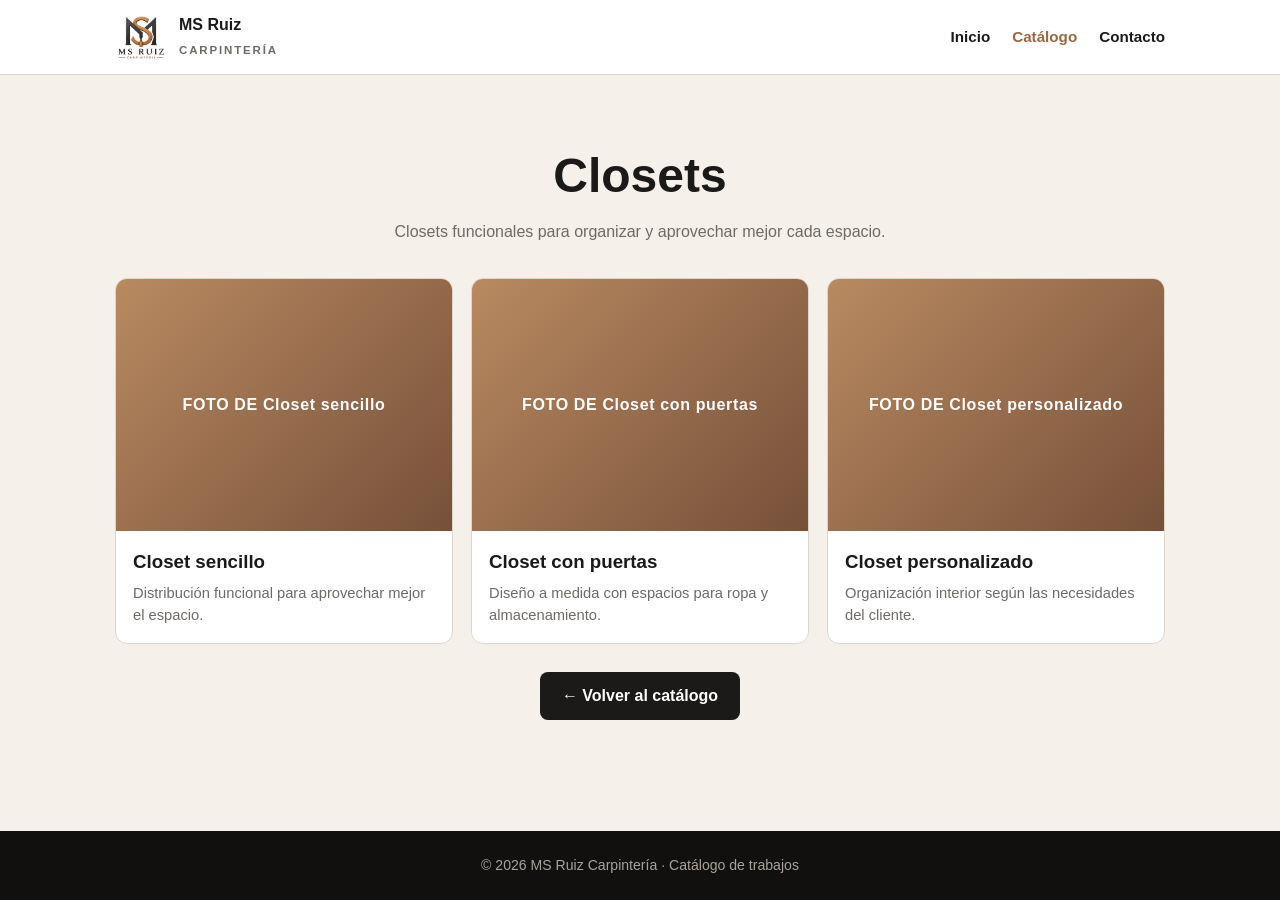
==== closets.html @ f49cead2 "diseño" ====
<!DOCTYPE html>
<html lang="es">
<head>
  <meta charset="UTF-8">
  <meta name="viewport" content="width=device-width, initial-scale=1.0">
  <meta name="description" content="Closets de MS Ruiz Carpintería.">
  <title>Closets | MS Ruiz Carpintería</title>
  <link rel="icon" type="image/png" href="assets/favicon.png">
  <link rel="stylesheet" href="styles.css">
</head>
<body>
<header>
  <div class="contenedor nav">
    <a class="marca" href="index.html">
      <img src="assets/logo.png" alt="Logo de MS Ruiz Carpintería">
      <div class="marca-texto"><strong>MS Ruiz</strong><span>CARPINTERÍA</span></div>
    </a>
    <nav>
      <a href="index.html">Inicio</a>
      <a class="activo" href="catalogo.html">Catálogo</a>
      <a href="contacto.html">Contacto</a>
    </nav>
  </div>
</header>

<main>
  <section class="seccion">
    <div class="contenedor">
      <div class="encabezado-pagina">
        <h1>Closets</h1>
        <p>Closets funcionales para organizar y aprovechar mejor cada espacio.</p>
      </div>

      <div class="galeria">
        <article class="producto">
          <div class="foto-demo">FOTO DE Closet sencillo</div>
          <div class="descripcion"><h3>Closet sencillo</h3><p>Distribución funcional para aprovechar mejor el espacio.</p></div>
        </article>
        <article class="producto">
          <div class="foto-demo">FOTO DE Closet con puertas</div>
          <div class="descripcion"><h3>Closet con puertas</h3><p>Diseño a medida con espacios para ropa y almacenamiento.</p></div>
        </article>
        <article class="producto">
          <div class="foto-demo">FOTO DE Closet personalizado</div>
          <div class="descripcion"><h3>Closet personalizado</h3><p>Organización interior según las necesidades del cliente.</p></div>
        </article>
      </div>

      <div class="volver"><a class="boton" href="catalogo.html">← Volver al catálogo</a></div>
    </div>
  </section>
</main>

<footer><div class="contenedor">© 2026 MS Ruiz Carpintería · Catálogo de trabajos</div></footer>
</body>
</html>
---- styles.css ----
:root {
  --negro: #1c1a18;
  --cafe: #9b673f;
  --cafe-oscuro: #6c452b;
  --crema: #f5f1ea;
  --blanco: #ffffff;
  --gris: #6f6a64;
  --borde: #ddd5ca;
}

* {
  box-sizing: border-box;
  margin: 0;
  padding: 0;
}

html {
  margin: 0;
  padding: 0;
  min-height: 100%;
}

body {
  margin: 0;
  padding: 0;
  min-height: 100vh;
  display: flex;
  flex-direction: column;
  font-family: Arial, Helvetica, sans-serif;
  background: var(--crema);
  color: var(--negro);
  line-height: 1.5;
}

a {
  text-decoration: none;
  color: inherit;
}

img {
  max-width: 100%;
  display: block;
}

.contenedor {
  width: min(1050px, 92%);
  margin: auto;
}

header {
  background: var(--blanco);
  border-bottom: 1px solid var(--borde);
}

.nav {
  min-height: 74px;
  display: flex;
  align-items: center;
  justify-content: space-between;
  gap: 20px;
}

.marca {
  display: flex;
  align-items: center;
  gap: 12px;
  font-weight: bold;
}

.marca img {
  width: 52px;
  height: 52px;
  object-fit: contain;
}

.marca-texto strong {
  display: block;
}

.marca-texto span {
  color: var(--gris);
  font-size: 0.72rem;
  letter-spacing: 0.16em;
}

nav {
  display: flex;
  gap: 22px;
  font-weight: bold;
  font-size: 0.95rem;
}

nav a:hover,
nav a.activo {
  color: var(--cafe);
}

main {
  flex: 1;
  width: 100%;
}

.portada {
  padding: 70px 0;
}

.portada-grid {
  display: grid;
  grid-template-columns: 1fr 1fr;
  gap: 48px;
  align-items: center;
}

.portada h1 {
  font-size: clamp(2.5rem, 6vw, 4.8rem);
  line-height: 1;
  margin-bottom: 20px;
}

.portada h1 span {
  color: var(--cafe);
}

.portada p {
  color: var(--gris);
  font-size: 1.05rem;
  margin-bottom: 28px;
}

.logo-grande {
  background: var(--blanco);
  border: 1px solid var(--borde);
  border-radius: 16px;
  padding: 32px;
  display: grid;
  place-items: center;
  min-height: 360px;
}

.logo-grande img {
  max-height: 320px;
  object-fit: contain;
}

.boton {
  display: inline-block;
  background: var(--negro);
  color: var(--blanco);
  padding: 12px 22px;
  border-radius: 8px;
  font-weight: bold;
}

.boton:hover {
  background: var(--cafe-oscuro);
}

.seccion {
  padding: 65px 0;
}

.encabezado-pagina {
  text-align: center;
  margin-bottom: 34px;
}

.encabezado-pagina h1,
.encabezado-pagina h2 {
  font-size: clamp(2rem, 4vw, 3rem);
  margin-bottom: 8px;
}

.encabezado-pagina p {
  color: var(--gris);
}

.categorias {
  display: grid;
  grid-template-columns: repeat(3, 1fr);
  gap: 18px;
}

.categoria {
  background: var(--blanco);
  border: 1px solid var(--borde);
  border-radius: 12px;
  padding: 25px 20px;
  text-align: center;
  transition: 0.2s ease;
}

.categoria:hover {
  border-color: var(--cafe);
  transform: translateY(-2px);
}

.categoria h3 {
  margin-bottom: 7px;
}

.categoria p {
  color: var(--gris);
  font-size: 0.92rem;
  margin-bottom: 15px;
}

.categoria span {
  color: var(--cafe-oscuro);
  font-weight: bold;
}

.galeria {
  display: grid;
  grid-template-columns: repeat(3, 1fr);
  gap: 18px;
}

.producto {
  background: var(--blanco);
  border: 1px solid var(--borde);
  border-radius: 12px;
  overflow: hidden;
}

.producto > img {
  width: 100%;
  aspect-ratio: 4 / 3;
  object-fit: cover;
}

.foto-demo {
  aspect-ratio: 4 / 3;
  background: linear-gradient(135deg, #b98a61, #765039);
  color: white;
  display: grid;
  place-items: center;
  padding: 15px;
  text-align: center;
  font-weight: bold;
  letter-spacing: 0.04em;
}

.descripcion {
  padding: 17px;
}

.descripcion h3,
.descripcion h4 {
  margin-bottom: 6px;
}

.descripcion p {
  color: var(--gris);
  font-size: 0.92rem;
}

.volver {
  margin-top: 28px;
  text-align: center;
}

.redes {
  width: min(650px, 100%);
  margin: auto;
  display: grid;
  gap: 14px;
}

.red {
  background: var(--blanco);
  border: 1px solid var(--borde);
  border-radius: 10px;
  padding: 18px 20px;
  display: flex;
  justify-content: space-between;
  align-items: center;
  gap: 16px;
  transition: 0.2s ease;
}

.red:hover {
  border-color: var(--cafe);
}

.red strong {
  display: block;
  margin-bottom: 3px;
}

.red span {
  color: var(--gris);
  font-size: 0.9rem;
}

.red .ir {
  color: var(--cafe-oscuro);
  font-weight: bold;
  white-space: nowrap;
}

footer {
  width: 100%;
  margin: 0;
  flex-shrink: 0;
  text-align: center;
  background: #11100f;
  color: #aaa29a;
  padding: 24px 0;
  font-size: 0.88rem;
}

footer p {
  margin: 0;
  padding: 0;
}

@media (max-width: 800px) {
  .portada-grid {
    grid-template-columns: 1fr;
  }

  .categorias,
  .galeria {
    grid-template-columns: repeat(2, 1fr);
  }
}

@media (max-width: 560px) {
  .marca-texto {
    display: none;
  }

  nav {
    gap: 12px;
    font-size: 0.84rem;
  }

  .portada,
  .seccion {
    padding: 48px 0;
  }

  .categorias,
  .galeria {
    grid-template-columns: 1fr;
  }

  .red {
    flex-direction: column;
    align-items: flex-start;
  }
}
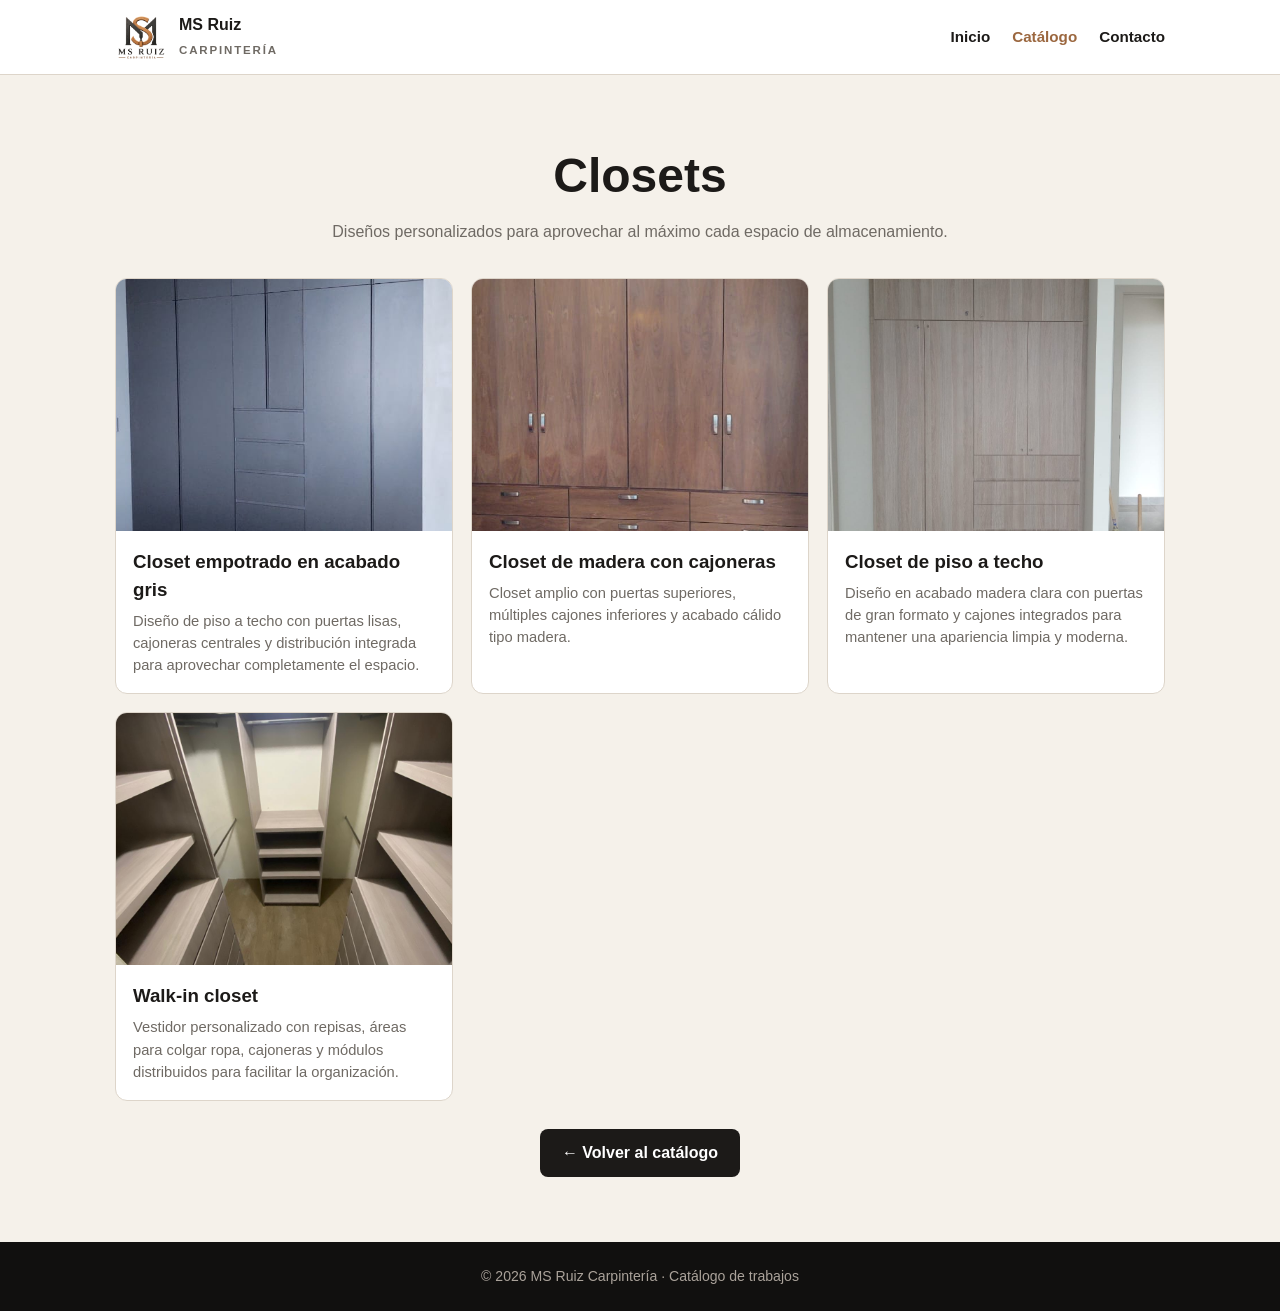
==== commit e984820a: "closests" ====
--- a/closets.html
+++ b/closets.html
@@ -3,7 +3,7 @@
 <head>
   <meta charset="UTF-8">
   <meta name="viewport" content="width=device-width, initial-scale=1.0">
-  <meta name="description" content="Closets de MS Ruiz Carpintería.">
+  <meta name="description" content="Galería de closets realizados por MS Ruiz Carpintería.">
   <title>Closets | MS Ruiz Carpintería</title>
   <link rel="icon" type="image/png" href="assets/favicon.png">
   <link rel="stylesheet" href="styles.css">
@@ -13,8 +13,12 @@
   <div class="contenedor nav">
     <a class="marca" href="index.html">
       <img src="assets/logo.png" alt="Logo de MS Ruiz Carpintería">
-      <div class="marca-texto"><strong>MS Ruiz</strong><span>CARPINTERÍA</span></div>
+      <div class="marca-texto">
+        <strong>MS Ruiz</strong>
+        <span>CARPINTERÍA</span>
+      </div>
     </a>
+
     <nav>
       <a href="index.html">Inicio</a>
       <a class="activo" href="catalogo.html">Catálogo</a>
@@ -28,29 +32,52 @@
     <div class="contenedor">
       <div class="encabezado-pagina">
         <h1>Closets</h1>
-        <p>Closets funcionales para organizar y aprovechar mejor cada espacio.</p>
+        <p>Diseños personalizados para aprovechar al máximo cada espacio de almacenamiento.</p>
       </div>
 
       <div class="galeria">
         <article class="producto">
-          <div class="foto-demo">FOTO DE Closet sencillo</div>
-          <div class="descripcion"><h3>Closet sencillo</h3><p>Distribución funcional para aprovechar mejor el espacio.</p></div>
+          <img src="assets/closets/closet-gris-empotrado.png" alt="Closet empotrado en acabado gris">
+          <div class="descripcion">
+            <h3>Closet empotrado en acabado gris</h3>
+            <p>Diseño de piso a techo con puertas lisas, cajoneras centrales y distribución integrada para aprovechar completamente el espacio.</p>
+          </div>
         </article>
+
         <article class="producto">
-          <div class="foto-demo">FOTO DE Closet con puertas</div>
-          <div class="descripcion"><h3>Closet con puertas</h3><p>Diseño a medida con espacios para ropa y almacenamiento.</p></div>
+          <img src="assets/closets/closet-madera-cajoneras.png" alt="Closet de madera con puertas y cajoneras">
+          <div class="descripcion">
+            <h3>Closet de madera con cajoneras</h3>
+            <p>Closet amplio con puertas superiores, múltiples cajones inferiores y acabado cálido tipo madera.</p>
+          </div>
         </article>
+
         <article class="producto">
-          <div class="foto-demo">FOTO DE Closet personalizado</div>
-          <div class="descripcion"><h3>Closet personalizado</h3><p>Organización interior según las necesidades del cliente.</p></div>
+          <img src="assets/closets/closet-madera-clara.png" alt="Closet de piso a techo en madera clara">
+          <div class="descripcion">
+            <h3>Closet de piso a techo</h3>
+            <p>Diseño en acabado madera clara con puertas de gran formato y cajones integrados para mantener una apariencia limpia y moderna.</p>
+          </div>
+        </article>
+
+        <article class="producto">
+          <img src="assets/closets/walk-in-closet.png" alt="Walk-in closet con repisas y cajoneras">
+          <div class="descripcion">
+            <h3>Walk-in closet</h3>
+            <p>Vestidor personalizado con repisas, áreas para colgar ropa, cajoneras y módulos distribuidos para facilitar la organización.</p>
+          </div>
         </article>
       </div>
 
-      <div class="volver"><a class="boton" href="catalogo.html">← Volver al catálogo</a></div>
+      <div class="volver">
+        <a class="boton" href="catalogo.html">← Volver al catálogo</a>
+      </div>
     </div>
   </section>
 </main>
 
-<footer><div class="contenedor">© 2026 MS Ruiz Carpintería · Catálogo de trabajos</div></footer>
+<footer>
+  <div class="contenedor">© 2026 MS Ruiz Carpintería · Catálogo de trabajos</div>
+</footer>
 </body>
 </html>
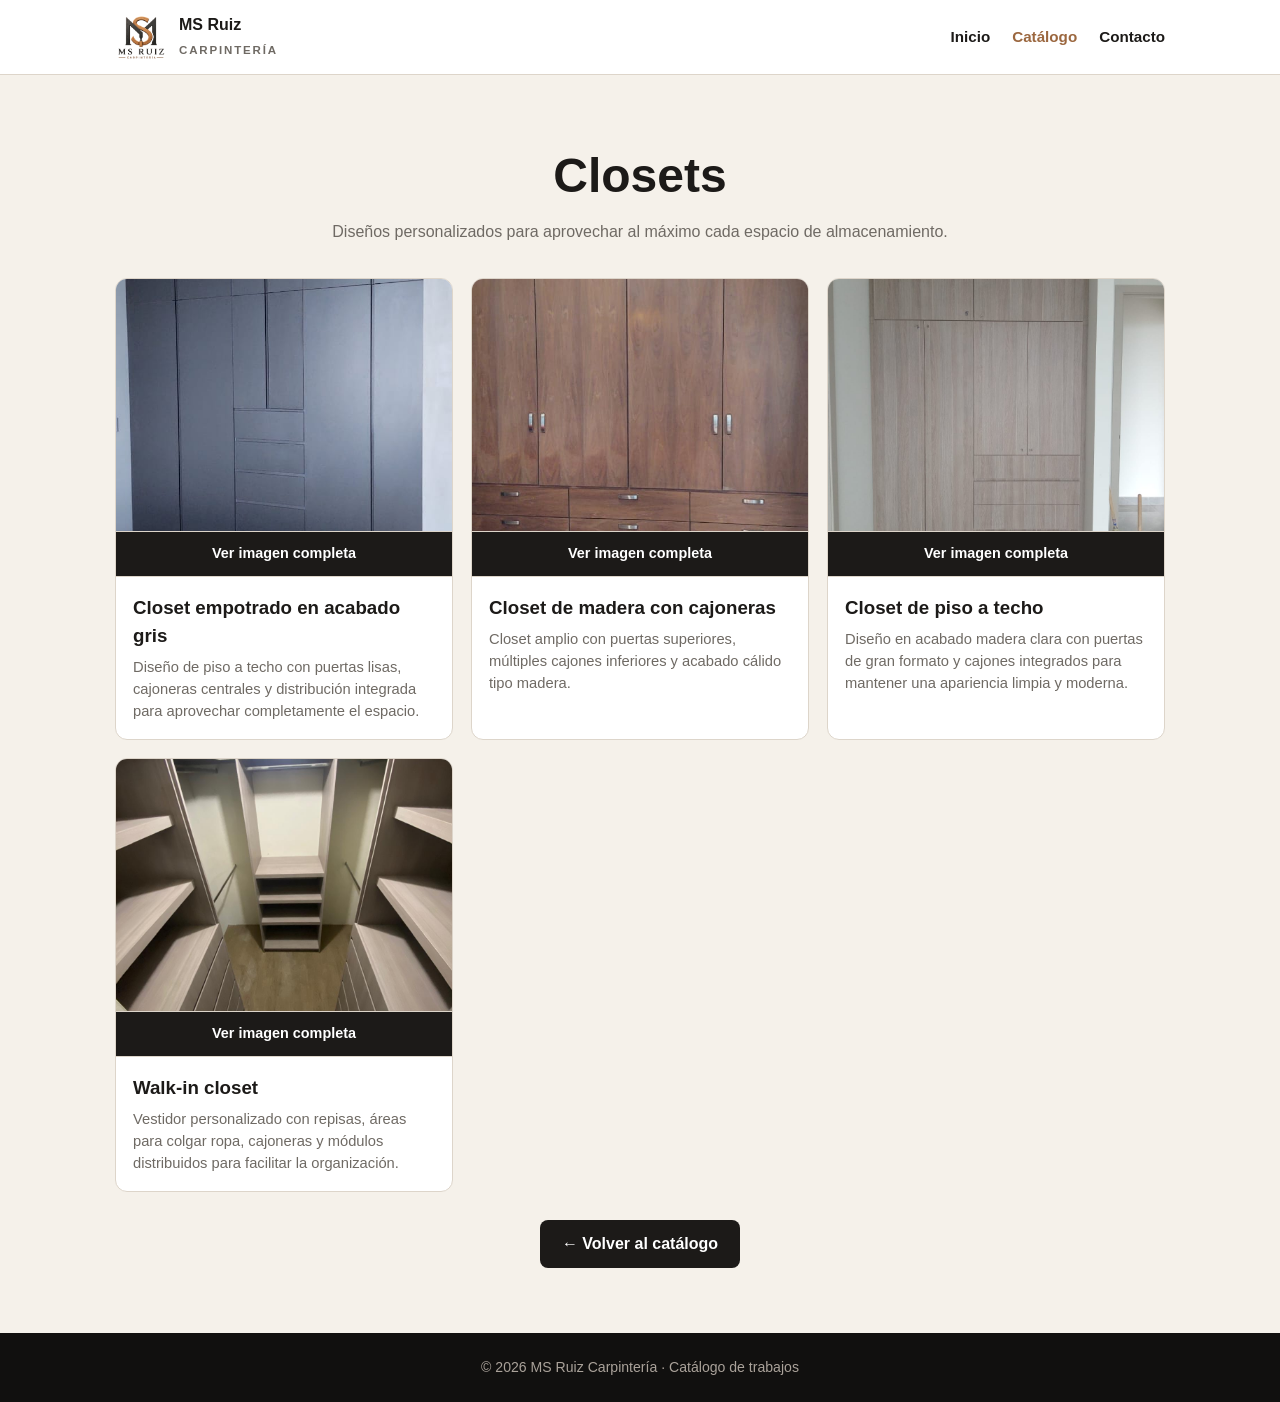
==== commit f73871d1: "primer cambio" ====
--- a/closets.html
+++ b/closets.html
@@ -1,83 +1,77 @@
 <!DOCTYPE html>
+
 <html lang="es">
 <head>
-  <meta charset="UTF-8">
-  <meta name="viewport" content="width=device-width, initial-scale=1.0">
-  <meta name="description" content="Galería de closets realizados por MS Ruiz Carpintería.">
-  <title>Closets | MS Ruiz Carpintería</title>
-  <link rel="icon" type="image/png" href="assets/favicon.png">
-  <link rel="stylesheet" href="styles.css">
+<meta charset="utf-8"/>
+<meta content="width=device-width, initial-scale=1.0" name="viewport"/>
+<meta content="Galería de closets realizados por MS Ruiz Carpintería." name="description"/>
+<title>Closets | MS Ruiz Carpintería</title>
+<link href="assets/favicon.png" rel="icon" type="image/png"/>
+<link href="styles.css" rel="stylesheet"/>
 </head>
 <body>
 <header>
-  <div class="contenedor nav">
-    <a class="marca" href="index.html">
-      <img src="assets/logo.png" alt="Logo de MS Ruiz Carpintería">
-      <div class="marca-texto">
-        <strong>MS Ruiz</strong>
-        <span>CARPINTERÍA</span>
-      </div>
-    </a>
+<div class="contenedor nav">
+<a class="marca" href="index.html">
+<img alt="Logo de MS Ruiz Carpintería" src="assets/logo.png"/>
+<div class="marca-texto">
+<strong>MS Ruiz</strong>
+<span>CARPINTERÍA</span>
+</div>
+</a>
+<nav>
+<a href="index.html">Inicio</a>
+<a class="activo" href="catalogo.html">Catálogo</a>
+<a href="contacto.html">Contacto</a>
+</nav>
+</div>
+</header>
+<main>
+<section class="seccion">
+<div class="contenedor">
+<div class="encabezado-pagina">
+<h1>Closets</h1>
+<p>Diseños personalizados para aprovechar al máximo cada espacio de almacenamiento.</p>
+</div>
+<div class="galeria">
+<article class="producto">
+<img alt="Closet empotrado en acabado gris" src="assets/closets/closet-gris-empotrado.png"/><button class="ver-imagen" type="button">Ver imagen completa</button>
+<div class="descripcion">
+<h3>Closet empotrado en acabado gris</h3>
+<p>Diseño de piso a techo con puertas lisas, cajoneras centrales y distribución integrada para aprovechar completamente el espacio.</p>
+</div>
+</article>
+<article class="producto">
+<img alt="Closet de madera con puertas y cajoneras" src="assets/closets/closet-madera-cajoneras.png"/><button class="ver-imagen" type="button">Ver imagen completa</button>
+<div class="descripcion">
+<h3>Closet de madera con cajoneras</h3>
+<p>Closet amplio con puertas superiores, múltiples cajones inferiores y acabado cálido tipo madera.</p>
+</div>
+</article>
+<article class="producto">
+<img alt="Closet de piso a techo en madera clara" src="assets/closets/closet-madera-clara.png"/><button class="ver-imagen" type="button">Ver imagen completa</button>
+<div class="descripcion">
+<h3>Closet de piso a techo</h3>
+<p>Diseño en acabado madera clara con puertas de gran formato y cajones integrados para mantener una apariencia limpia y moderna.</p>
+</div>
+</article>
+<article class="producto">
+<img alt="Walk-in closet con repisas y cajoneras" src="assets/closets/walk-in-closet.png"/><button class="ver-imagen" type="button">Ver imagen completa</button>
+<div class="descripcion">
+<h3>Walk-in closet</h3>
+<p>Vestidor personalizado con repisas, áreas para colgar ropa, cajoneras y módulos distribuidos para facilitar la organización.</p>
+</div>
+</article>
+</div>
+<div class="volver">
+<a class="boton" href="catalogo.html">← Volver al catálogo</a>
+</div>
+</div>
+</section>
+</main>
+<footer>
+<div class="contenedor">© 2026 MS Ruiz Carpintería · Catálogo de trabajos</div>
+</footer>
 
-    <nav>
-      <a href="index.html">Inicio</a>
-      <a class="activo" href="catalogo.html">Catálogo</a>
-      <a href="contacto.html">Contacto</a>
-    </nav>
-  </div>
-</header>
-
-<main>
-  <section class="seccion">
-    <div class="contenedor">
-      <div class="encabezado-pagina">
-        <h1>Closets</h1>
-        <p>Diseños personalizados para aprovechar al máximo cada espacio de almacenamiento.</p>
-      </div>
-
-      <div class="galeria">
-        <article class="producto">
-          <img src="assets/closets/closet-gris-empotrado.png" alt="Closet empotrado en acabado gris">
-          <div class="descripcion">
-            <h3>Closet empotrado en acabado gris</h3>
-            <p>Diseño de piso a techo con puertas lisas, cajoneras centrales y distribución integrada para aprovechar completamente el espacio.</p>
-          </div>
-        </article>
-
-        <article class="producto">
-          <img src="assets/closets/closet-madera-cajoneras.png" alt="Closet de madera con puertas y cajoneras">
-          <div class="descripcion">
-            <h3>Closet de madera con cajoneras</h3>
-            <p>Closet amplio con puertas superiores, múltiples cajones inferiores y acabado cálido tipo madera.</p>
-          </div>
-        </article>
-
-        <article class="producto">
-          <img src="assets/closets/closet-madera-clara.png" alt="Closet de piso a techo en madera clara">
-          <div class="descripcion">
-            <h3>Closet de piso a techo</h3>
-            <p>Diseño en acabado madera clara con puertas de gran formato y cajones integrados para mantener una apariencia limpia y moderna.</p>
-          </div>
-        </article>
-
-        <article class="producto">
-          <img src="assets/closets/walk-in-closet.png" alt="Walk-in closet con repisas y cajoneras">
-          <div class="descripcion">
-            <h3>Walk-in closet</h3>
-            <p>Vestidor personalizado con repisas, áreas para colgar ropa, cajoneras y módulos distribuidos para facilitar la organización.</p>
-          </div>
-        </article>
-      </div>
-
-      <div class="volver">
-        <a class="boton" href="catalogo.html">← Volver al catálogo</a>
-      </div>
-    </div>
-  </section>
-</main>
-
-<footer>
-  <div class="contenedor">© 2026 MS Ruiz Carpintería · Catálogo de trabajos</div>
-</footer>
-</body>
+<script src="script.js"></script></body>
 </html>
--- a/styles.css
+++ b/styles.css
@@ -350,3 +350,170 @@
     align-items: flex-start;
   }
 }
+
+/* ========================================
+   BOTÓN PARA VER LA IMAGEN COMPLETA
+======================================== */
+
+.ver-imagen {
+  display: block;
+  width: 100%;
+  padding: 11px 15px;
+  border: 0;
+  border-top: 1px solid var(--borde);
+  border-bottom: 1px solid var(--borde);
+  background: var(--negro);
+  color: var(--blanco);
+  font: inherit;
+  font-size: 0.9rem;
+  font-weight: bold;
+  cursor: pointer;
+  transition: background 0.2s ease;
+}
+
+.ver-imagen:hover,
+.ver-imagen:focus-visible {
+  background: var(--cafe-oscuro);
+}
+
+/* ========================================
+   VISOR / LIGHTBOX
+======================================== */
+
+.visor-imagen {
+  display: none;
+  position: fixed;
+  inset: 0;
+  z-index: 99999;
+  padding: 24px;
+  background: rgba(0, 0, 0, 0.9);
+  align-items: center;
+  justify-content: center;
+  overflow-y: auto;
+}
+
+.visor-imagen.activo {
+  display: flex;
+}
+
+.visor-contenido {
+  position: relative;
+  width: min(1120px, 96%);
+  max-height: calc(100vh - 48px);
+  background: var(--blanco);
+  border-radius: 14px;
+  overflow: hidden;
+  display: grid;
+  grid-template-columns: minmax(0, 1.45fr) minmax(280px, 0.55fr);
+}
+
+.visor-foto {
+  min-width: 0;
+  min-height: 420px;
+  background: #111;
+  display: flex;
+  align-items: center;
+  justify-content: center;
+  padding: 18px;
+}
+
+.visor-foto img {
+  width: auto;
+  height: auto;
+  max-width: 100%;
+  max-height: calc(100vh - 84px);
+  object-fit: contain;
+}
+
+.visor-info {
+  min-width: 0;
+  padding: 48px 30px 30px;
+  display: flex;
+  flex-direction: column;
+  justify-content: center;
+  overflow-y: auto;
+}
+
+.visor-info h2 {
+  margin-bottom: 12px;
+  font-size: 1.75rem;
+  line-height: 1.2;
+}
+
+.visor-info p {
+  color: var(--gris);
+  line-height: 1.6;
+  margin-bottom: 24px;
+}
+
+.visor-cerrar {
+  position: absolute;
+  top: 12px;
+  right: 12px;
+  z-index: 5;
+  width: 42px;
+  height: 42px;
+  border: 0;
+  border-radius: 50%;
+  background: #111;
+  color: #fff;
+  font-size: 28px;
+  line-height: 1;
+  cursor: pointer;
+}
+
+.visor-volver {
+  align-self: flex-start;
+  border: 0;
+  border-radius: 8px;
+  padding: 12px 18px;
+  background: var(--negro);
+  color: var(--blanco);
+  font: inherit;
+  font-weight: bold;
+  cursor: pointer;
+}
+
+.visor-volver:hover,
+.visor-volver:focus-visible {
+  background: var(--cafe-oscuro);
+}
+
+body.visor-abierto {
+  overflow: hidden;
+}
+
+@media (max-width: 800px) {
+  .visor-imagen {
+    padding: 12px;
+  }
+
+  .visor-contenido {
+    max-height: calc(100vh - 24px);
+    grid-template-columns: 1fr;
+    overflow-y: auto;
+  }
+
+  .visor-foto {
+    min-height: 0;
+    padding: 12px;
+  }
+
+  .visor-foto img {
+    max-height: 62vh;
+  }
+
+  .visor-info {
+    padding: 24px 20px;
+    overflow: visible;
+  }
+
+  .visor-info h2 {
+    font-size: 1.4rem;
+    padding-right: 42px;
+  }
+
+  .visor-volver {
+    width: 100%;
+  }
+}
